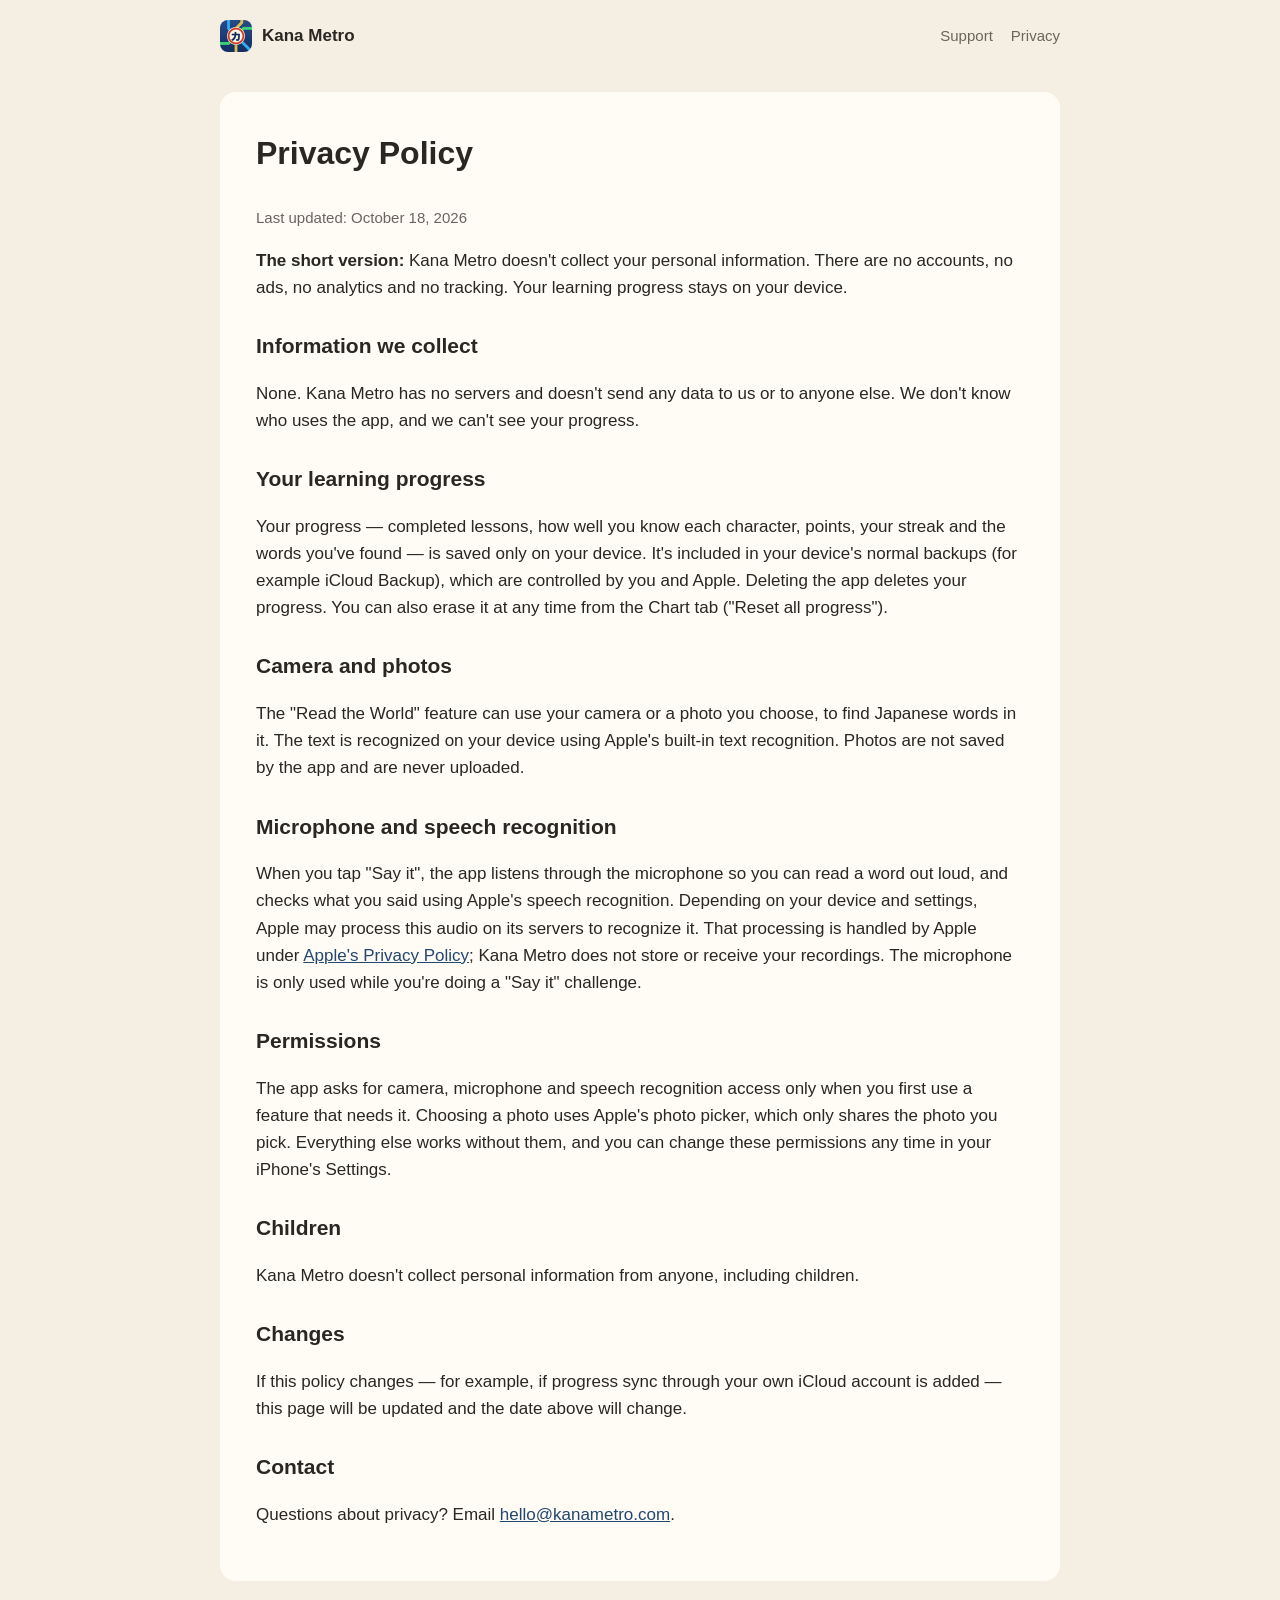
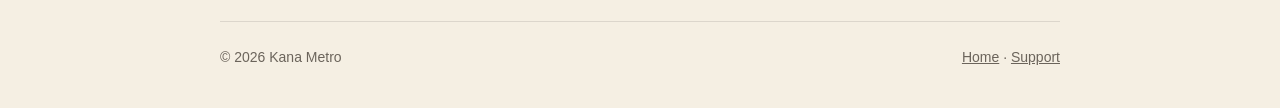
==== privacy.html @ d76db85e "Kana Metro website: home, support and privacy policy Co-Authored-By: Claude Opus 5.5 <noreply@anthro" ====
<!doctype html>
<html lang="en">
<head>
  <meta charset="utf-8">
  <meta name="viewport" content="width=device-width, initial-scale=1">
  <title>Privacy Policy — Kana Metro</title>
  <meta name="description" content="Kana Metro's privacy policy: no accounts, no ads, no tracking.">
  <link rel="icon" href="favicon.png">
  <link rel="stylesheet" href="styles.css">
</head>
<body>
  <div class="wrap">
    <header class="top">
      <a class="brand" href="/"><img src="favicon.png" alt="">Kana Metro</a>
      <nav><a href="support.html">Support</a><a href="privacy.html">Privacy</a></nav>
    </header>

    <article>
      <h1>Privacy Policy</h1>
      <p class="updated">Last updated: October 18, 2026</p>

      <p><strong>The short version:</strong> Kana Metro doesn't collect your personal information. There are no accounts, no ads, no analytics and no tracking. Your learning progress stays on your device.</p>

      <h2>Information we collect</h2>
      <p>None. Kana Metro has no servers and doesn't send any data to us or to anyone else. We don't know who uses the app, and we can't see your progress.</p>

      <h2>Your learning progress</h2>
      <p>Your progress — completed lessons, how well you know each character, points, your streak and the words you've found — is saved only on your device. It's included in your device's normal backups (for example iCloud Backup), which are controlled by you and Apple. Deleting the app deletes your progress. You can also erase it at any time from the Chart tab ("Reset all progress").</p>

      <h2>Camera and photos</h2>
      <p>The "Read the World" feature can use your camera or a photo you choose, to find Japanese words in it. The text is recognized on your device using Apple's built-in text recognition. Photos are not saved by the app and are never uploaded.</p>

      <h2>Microphone and speech recognition</h2>
      <p>When you tap "Say it", the app listens through the microphone so you can read a word out loud, and checks what you said using Apple's speech recognition. Depending on your device and settings, Apple may process this audio on its servers to recognize it. That processing is handled by Apple under <a href="https://www.apple.com/legal/privacy/">Apple's Privacy Policy</a>; Kana Metro does not store or receive your recordings. The microphone is only used while you're doing a "Say it" challenge.</p>

      <h2>Permissions</h2>
      <p>The app asks for camera, microphone and speech recognition access only when you first use a feature that needs it. Choosing a photo uses Apple's photo picker, which only shares the photo you pick. Everything else works without them, and you can change these permissions any time in your iPhone's Settings.</p>

      <h2>Children</h2>
      <p>Kana Metro doesn't collect personal information from anyone, including children.</p>

      <h2>Changes</h2>
      <p>If this policy changes — for example, if progress sync through your own iCloud account is added — this page will be updated and the date above will change.</p>

      <h2>Contact</h2>
      <p>Questions about privacy? Email <a href="mailto:hello@kanametro.com">hello@kanametro.com</a>.</p>
    </article>

    <footer>
      <span>© 2026 Kana Metro</span>
      <span><a href="/">Home</a> · <a href="support.html">Support</a></span>
    </footer>
  </div>
</body>
</html>
---- styles.css ----
:root {
  --page: #F5EFE3;
  --card: #FFFCF6;
  --ink: #2A2622;
  --muted: #6B645B;
  --shu: #D23F2A;
  --ai: #23476E;
  --line: rgba(42, 38, 34, 0.12);
}

@media (prefers-color-scheme: dark) {
  :root {
    --page: #1B1916;
    --card: #2A2723;
    --ink: #EDE6DA;
    --muted: #A69E92;
    --shu: #FF6A50;
    --ai: #7FA8D6;
    --line: rgba(237, 230, 218, 0.14);
  }
}

* { box-sizing: border-box; }

body {
  margin: 0;
  background: var(--page);
  color: var(--ink);
  font-family: -apple-system, BlinkMacSystemFont, "Hiragino Sans", "Noto Sans JP", "Segoe UI", sans-serif;
  font-size: 17px;
  line-height: 1.6;
}

a { color: var(--ai); }

.wrap { max-width: 880px; margin: 0 auto; padding: 0 20px; }

header.top {
  display: flex;
  align-items: center;
  justify-content: space-between;
  padding: 20px 0;
}

.brand { display: flex; align-items: center; gap: 10px; font-weight: 700; color: var(--ink); text-decoration: none; }
.brand img { width: 32px; height: 32px; border-radius: 8px; }
nav a { margin-left: 18px; color: var(--muted); text-decoration: none; font-size: 15px; }
nav a:hover { color: var(--ink); }

.hero { text-align: center; padding: 48px 0 32px; }
.hero img { width: 128px; height: 128px; border-radius: 28px; box-shadow: 0 10px 30px rgba(0, 0, 0, 0.18); }
.hero h1 { font-size: clamp(36px, 7vw, 56px); line-height: 1.1; margin: 24px 0 8px; }
.hero .jp { color: var(--muted); font-size: 20px; letter-spacing: 0.1em; }
.hero p.lead { font-size: clamp(19px, 3vw, 23px); max-width: 620px; margin: 16px auto; }

.badge {
  display: inline-block;
  margin-top: 12px;
  padding: 10px 20px;
  border-radius: 12px;
  background: var(--ink);
  color: var(--page);
  font-weight: 600;
}
.pills { margin-top: 14px; color: var(--muted); font-size: 15px; }

section { padding: 36px 0; }
h2 { font-size: 28px; margin: 0 0 6px; }
.sub { color: var(--muted); margin: 0 0 22px; }

.lines { display: grid; grid-template-columns: repeat(auto-fit, minmax(190px, 1fr)); gap: 14px; }
.line {
  background: var(--card);
  border-radius: 14px;
  padding: 16px 16px 18px;
  border-bottom: 6px solid var(--c);
}
.line .code {
  display: inline-flex; align-items: center; justify-content: center;
  width: 34px; height: 34px; border-radius: 50%;
  border: 4px solid var(--c); font-weight: 800; color: var(--c);
}
.line h3 { margin: 10px 0 2px; font-size: 22px; }
.line .name { color: var(--muted); font-size: 14px; font-weight: 600; }
.line p { margin: 8px 0 0; font-size: 15px; }

.features { display: grid; grid-template-columns: repeat(auto-fit, minmax(240px, 1fr)); gap: 14px; }
.feature { background: var(--card); border-radius: 14px; padding: 18px; }
.feature .icon { font-size: 30px; }
.feature h3 { margin: 6px 0 4px; font-size: 18px; }
.feature p { margin: 0; font-size: 15px; color: var(--muted); }

.promise {
  background: var(--card);
  border: 2px dashed var(--line);
  border-radius: 14px;
  padding: 22px;
  text-align: center;
}

article { background: var(--card); border-radius: 16px; padding: clamp(20px, 4vw, 36px); margin: 20px 0 40px; }
article h1 { margin-top: 0; font-size: 32px; }
article h2 { font-size: 21px; margin-top: 28px; }
.updated { color: var(--muted); font-size: 15px; }

footer {
  border-top: 1px solid var(--line);
  padding: 24px 0 40px;
  color: var(--muted);
  font-size: 14px;
  display: flex;
  flex-wrap: wrap;
  gap: 8px 18px;
  justify-content: space-between;
}
footer a { color: var(--muted); }
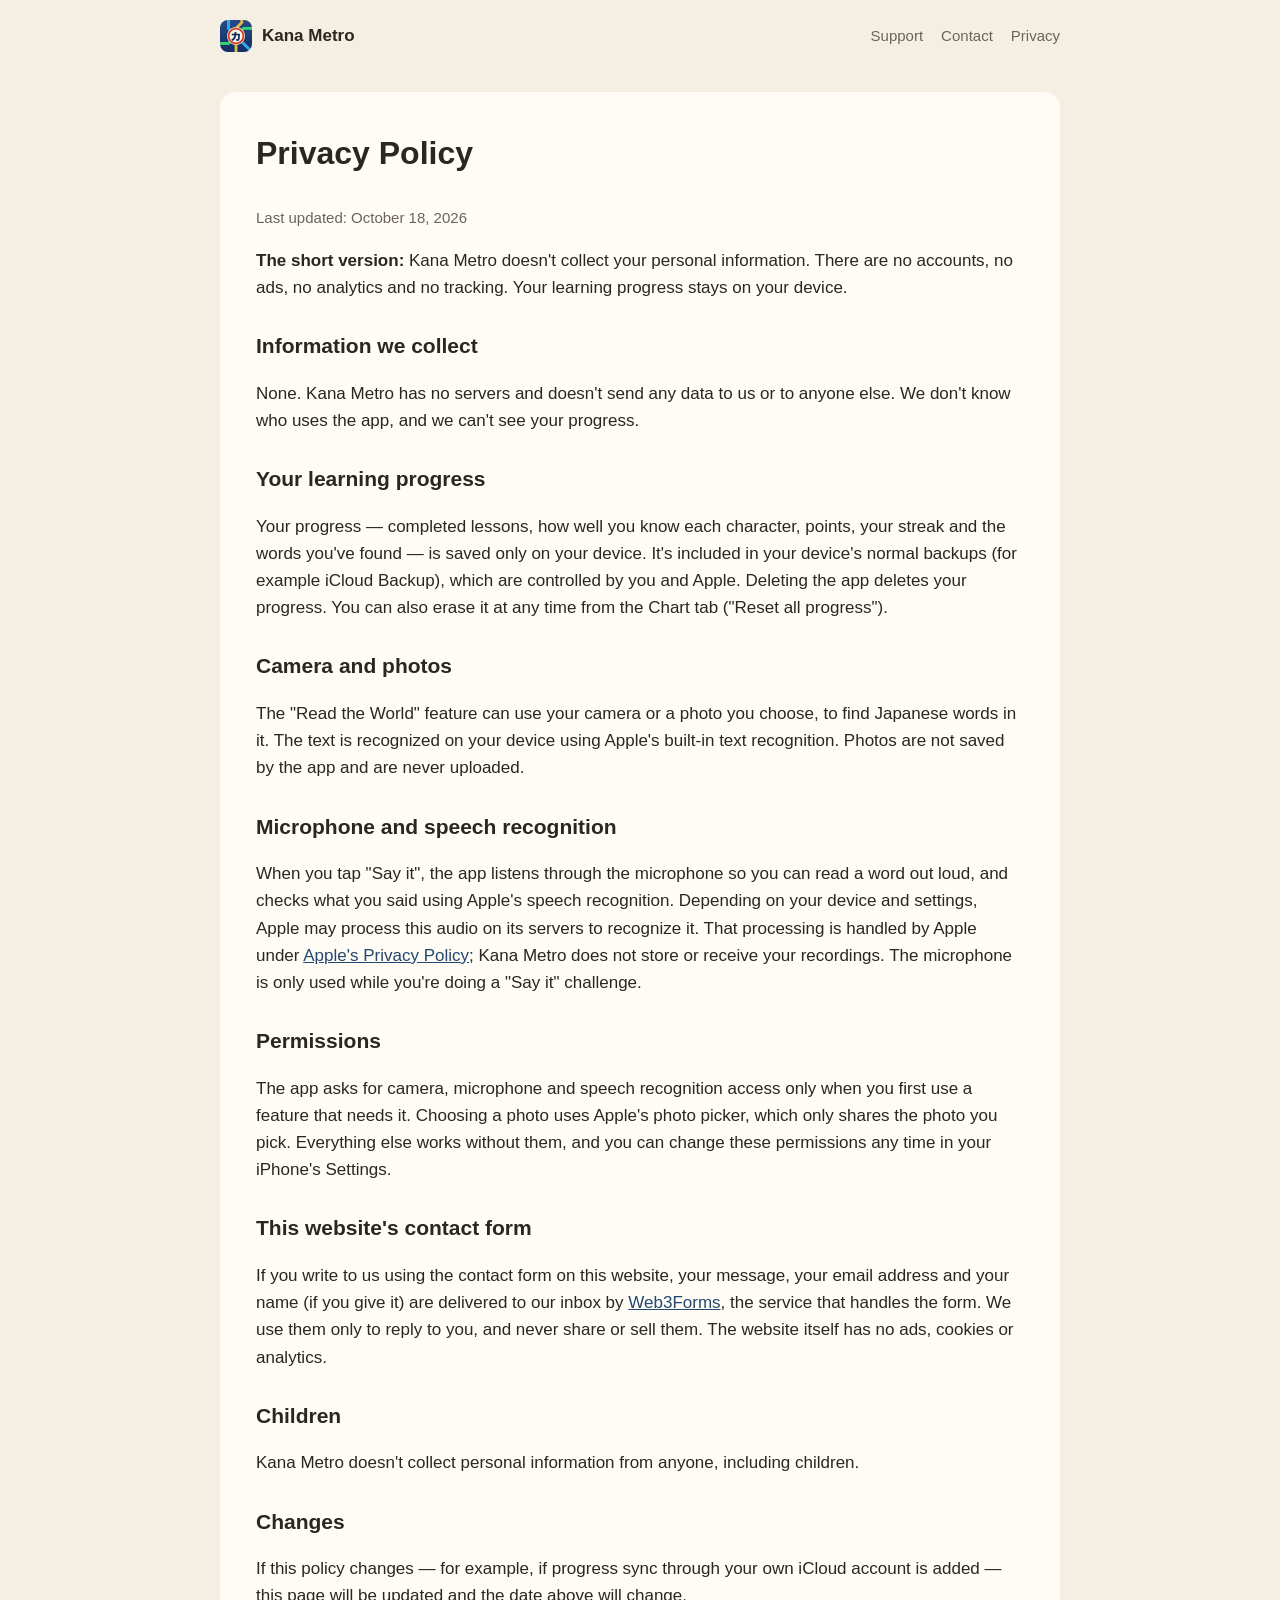
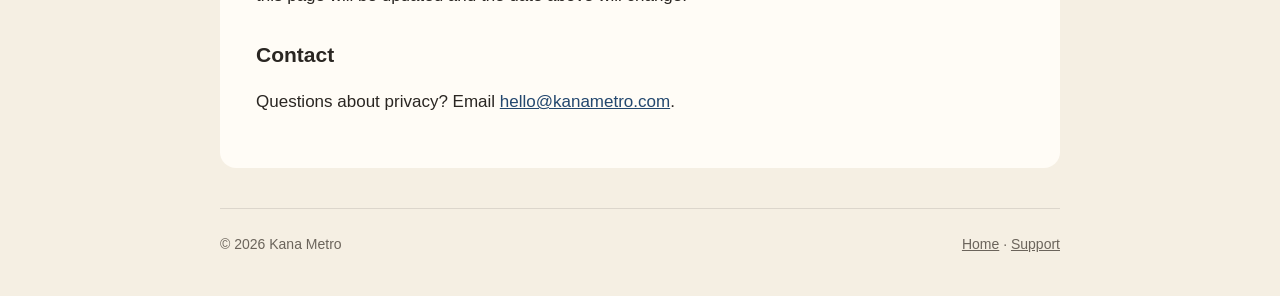
==== commit d0ede91b: "Add a contact form (Web3Forms, honeypot spam check) Co-Authored-By: Claude Opus 5.5 <noreply@anthrop" ====
--- a/privacy.html
+++ b/privacy.html
@@ -12,7 +12,7 @@
   <div class="wrap">
     <header class="top">
       <a class="brand" href="/"><img src="favicon.png" alt="">Kana Metro</a>
-      <nav><a href="support.html">Support</a><a href="privacy.html">Privacy</a></nav>
+      <nav><a href="support.html">Support</a><a href="support.html#contact">Contact</a><a href="privacy.html">Privacy</a></nav>
     </header>
 
     <article>
@@ -36,6 +36,9 @@
       <h2>Permissions</h2>
       <p>The app asks for camera, microphone and speech recognition access only when you first use a feature that needs it. Choosing a photo uses Apple's photo picker, which only shares the photo you pick. Everything else works without them, and you can change these permissions any time in your iPhone's Settings.</p>
 
+      <h2>This website's contact form</h2>
+      <p>If you write to us using the contact form on this website, your message, your email address and your name (if you give it) are delivered to our inbox by <a href="https://web3forms.com/privacy">Web3Forms</a>, the service that handles the form. We use them only to reply to you, and never share or sell them. The website itself has no ads, cookies or analytics.</p>
+
       <h2>Children</h2>
       <p>Kana Metro doesn't collect personal information from anyone, including children.</p>
 
--- a/styles.css
+++ b/styles.css
@@ -114,3 +114,36 @@
   justify-content: space-between;
 }
 footer a { color: var(--muted); }
+
+.contact { display: grid; gap: 6px; max-width: 560px; }
+.contact label { font-weight: 600; font-size: 15px; margin-top: 10px; }
+.contact .optional { font-weight: 400; color: var(--muted); }
+.contact input, .contact select, .contact textarea {
+  font: inherit;
+  color: var(--ink);
+  background: var(--page);
+  border: 1.5px solid var(--line);
+  border-radius: 10px;
+  padding: 10px 12px;
+  width: 100%;
+}
+.contact input:focus, .contact select:focus, .contact textarea:focus { outline: 2px solid var(--ai); border-color: transparent; }
+.contact textarea { resize: vertical; }
+.contact button {
+  margin-top: 16px;
+  justify-self: start;
+  font: inherit;
+  font-weight: 700;
+  color: #fff;
+  background: var(--shu);
+  border: 0;
+  border-radius: 12px;
+  padding: 12px 26px;
+  cursor: pointer;
+}
+.contact button:disabled { opacity: 0.6; cursor: default; }
+.contact .honeypot { position: absolute; left: -9999px; width: 1px; height: 1px; opacity: 0; }
+.form-status { margin: 8px 0 0; font-weight: 600; min-height: 1.4em; }
+.form-status.ok { color: #4E8A3A; }
+.form-status.error { color: var(--shu); }
+.fine { color: var(--muted); font-size: 14px; margin: 0; }
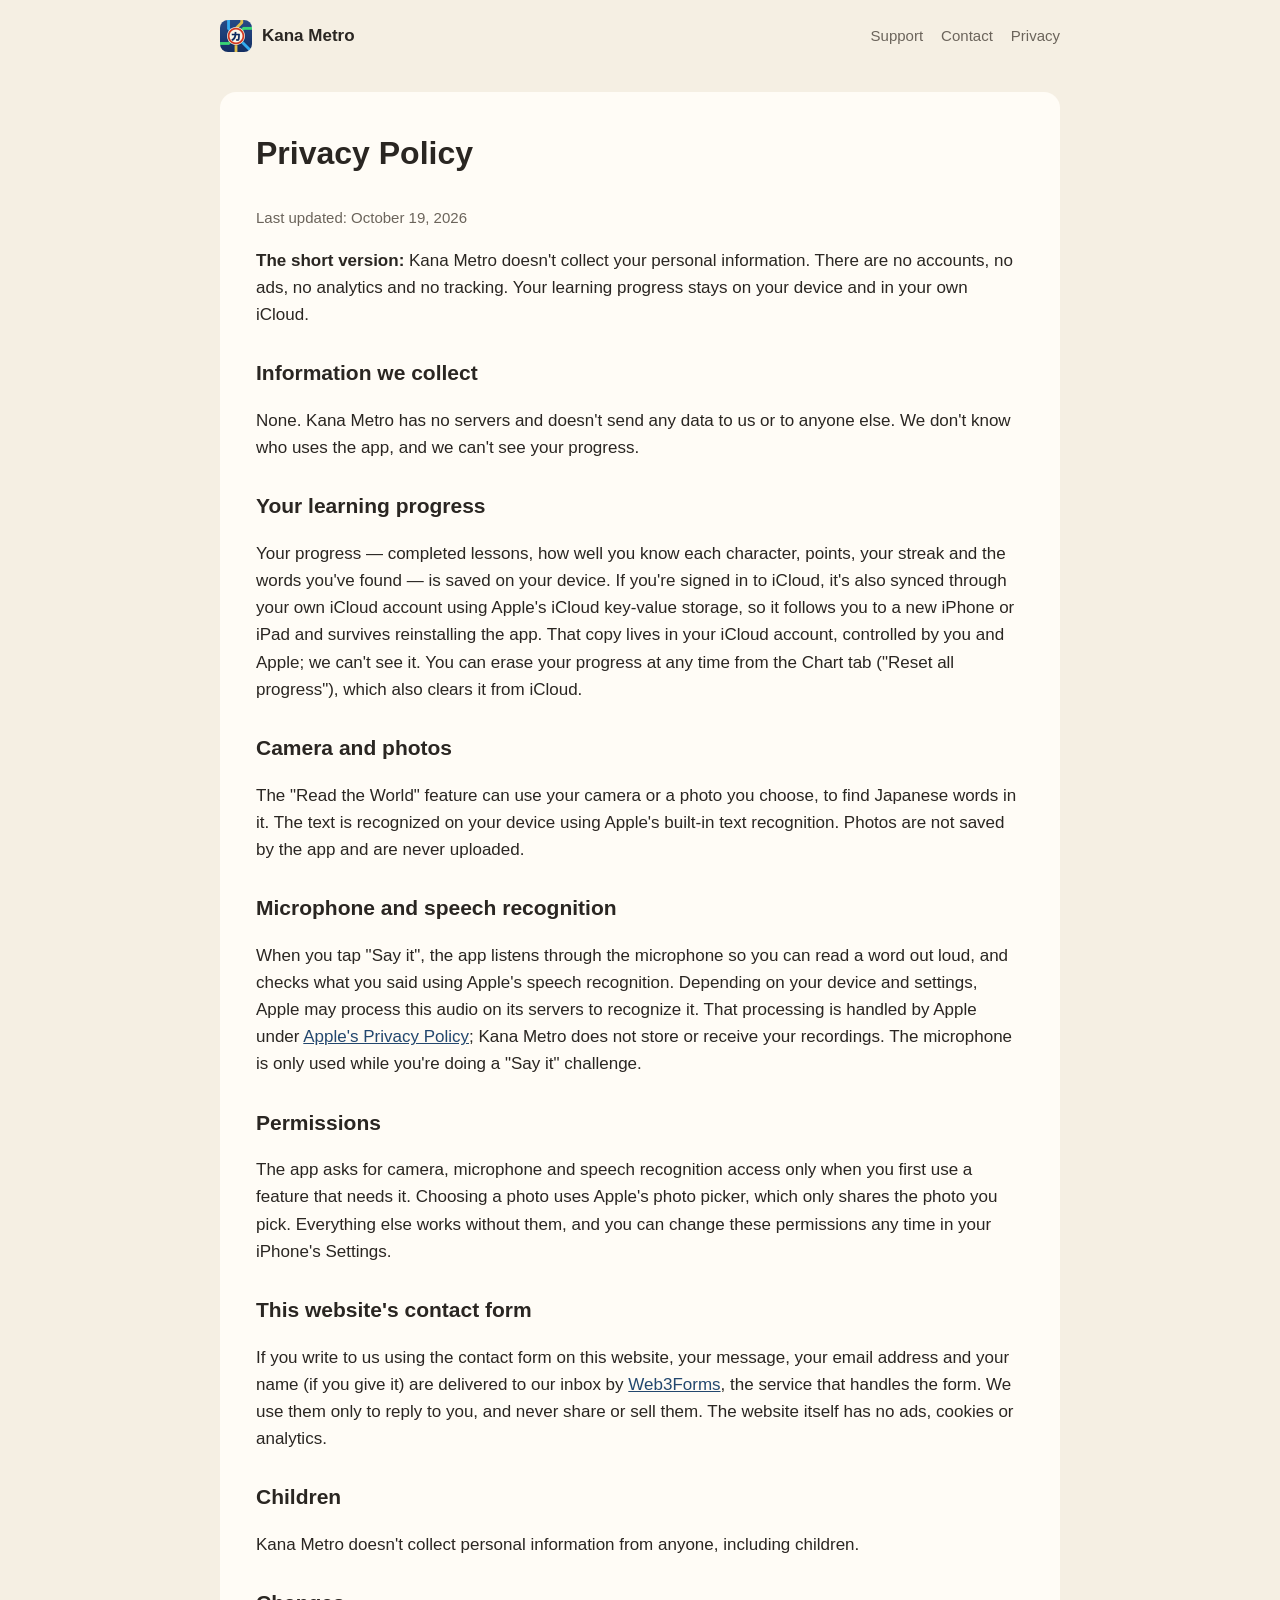
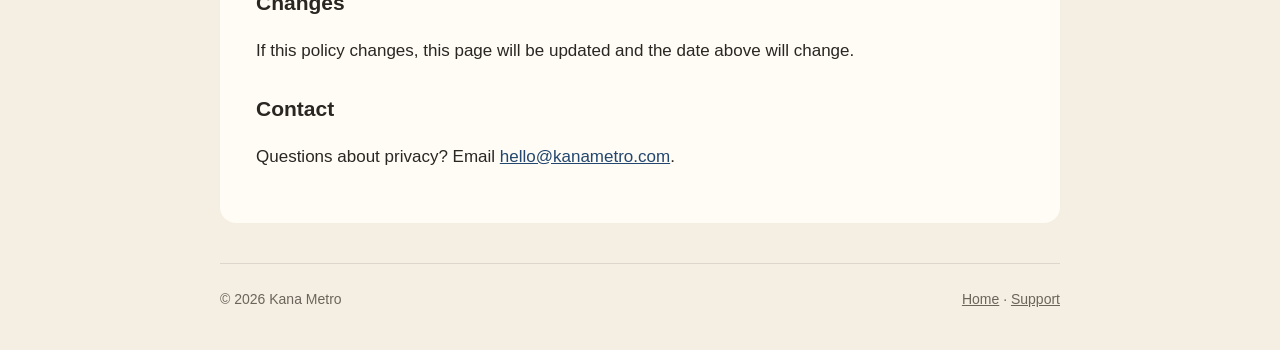
==== commit 867d6bbe: "Privacy policy and FAQ: progress syncs through the user's own iCloud Co-Authored-By: Claude Opus 5.5" ====
--- a/privacy.html
+++ b/privacy.html
@@ -6,7 +6,7 @@
   <title>Privacy Policy — Kana Metro</title>
   <meta name="description" content="Kana Metro's privacy policy: no accounts, no ads, no tracking.">
   <link rel="icon" href="favicon.png">
-  <link rel="stylesheet" href="styles.css">
+  <link rel="stylesheet" href="styles.css?v=2">
 </head>
 <body>
   <div class="wrap">
@@ -17,15 +17,15 @@
 
     <article>
       <h1>Privacy Policy</h1>
-      <p class="updated">Last updated: October 18, 2026</p>
+      <p class="updated">Last updated: October 19, 2026</p>
 
-      <p><strong>The short version:</strong> Kana Metro doesn't collect your personal information. There are no accounts, no ads, no analytics and no tracking. Your learning progress stays on your device.</p>
+      <p><strong>The short version:</strong> Kana Metro doesn't collect your personal information. There are no accounts, no ads, no analytics and no tracking. Your learning progress stays on your device and in your own iCloud.</p>
 
       <h2>Information we collect</h2>
       <p>None. Kana Metro has no servers and doesn't send any data to us or to anyone else. We don't know who uses the app, and we can't see your progress.</p>
 
       <h2>Your learning progress</h2>
-      <p>Your progress — completed lessons, how well you know each character, points, your streak and the words you've found — is saved only on your device. It's included in your device's normal backups (for example iCloud Backup), which are controlled by you and Apple. Deleting the app deletes your progress. You can also erase it at any time from the Chart tab ("Reset all progress").</p>
+      <p>Your progress — completed lessons, how well you know each character, points, your streak and the words you've found — is saved on your device. If you're signed in to iCloud, it's also synced through your own iCloud account using Apple's iCloud key-value storage, so it follows you to a new iPhone or iPad and survives reinstalling the app. That copy lives in your iCloud account, controlled by you and Apple; we can't see it. You can erase your progress at any time from the Chart tab ("Reset all progress"), which also clears it from iCloud.</p>
 
       <h2>Camera and photos</h2>
       <p>The "Read the World" feature can use your camera or a photo you choose, to find Japanese words in it. The text is recognized on your device using Apple's built-in text recognition. Photos are not saved by the app and are never uploaded.</p>
@@ -43,7 +43,7 @@
       <p>Kana Metro doesn't collect personal information from anyone, including children.</p>
 
       <h2>Changes</h2>
-      <p>If this policy changes — for example, if progress sync through your own iCloud account is added — this page will be updated and the date above will change.</p>
+      <p>If this policy changes, this page will be updated and the date above will change.</p>
 
       <h2>Contact</h2>
       <p>Questions about privacy? Email <a href="mailto:hello@kanametro.com">hello@kanametro.com</a>.</p>
